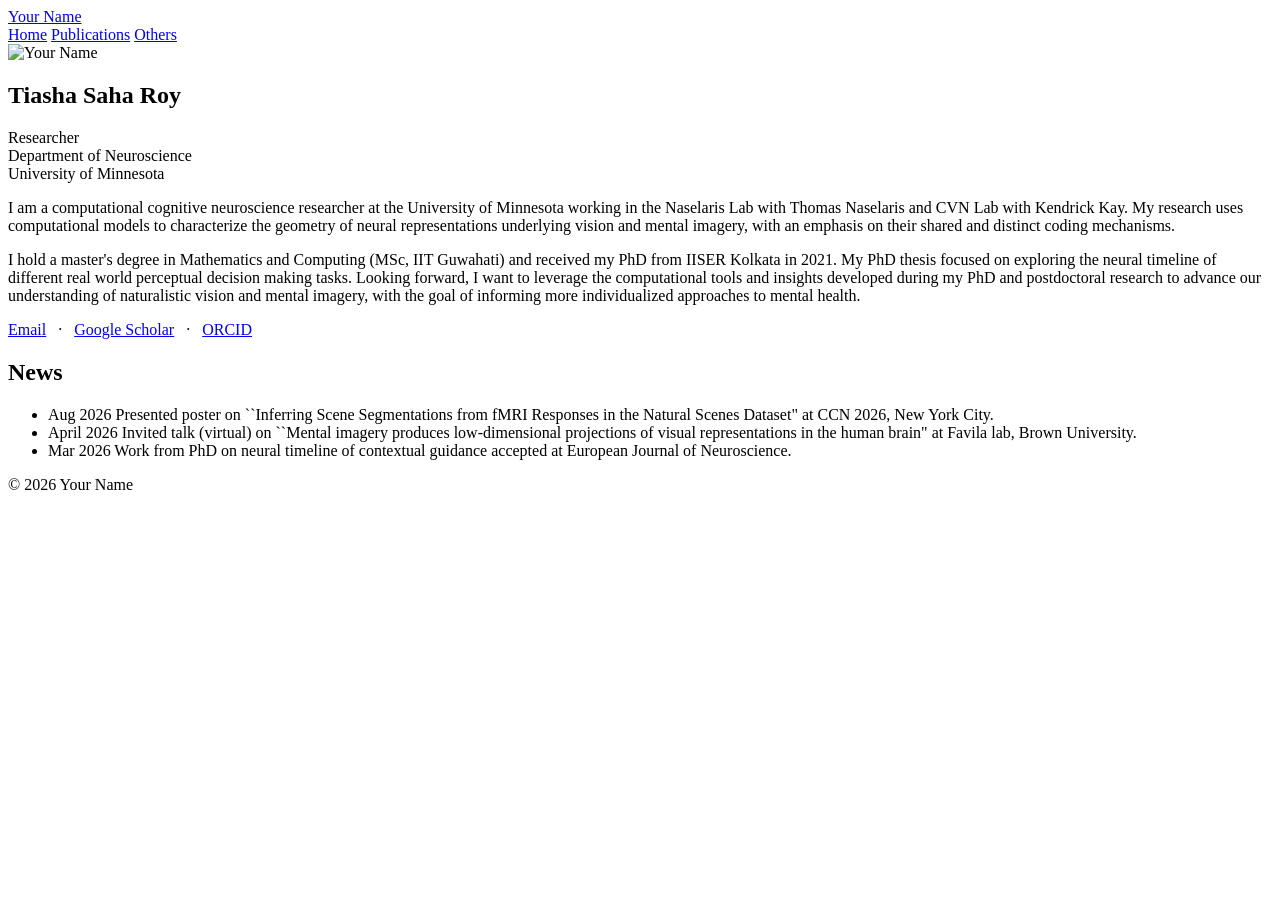
==== index.html @ 7b6d6b48 "Add initial HTML structure for personal webpage" ====
<!DOCTYPE html>
<html lang="en">

<head>
  <meta charset="UTF-8">
  <meta name="viewport" content="width=device-width, initial-scale=1.0">

  <title>Your Name</title>

  <link rel="stylesheet" href="style.css">
</head>

<body>

<header>
  <div class="container">

    <nav>

      <a class="site-name" href="index.html">
        Your Name
      </a>

      <div class="nav-links">
        <a href="index.html">Home</a>
        <a href="publications.html">Publications</a>
        <a href="others.html">Others</a>
      </div>

    </nav>

  </div>
</header>


<main class="container">

  <section class="hero">

    <img src="photo.jpg" alt="Your Name">

    <div>

      <h1>Tiasha Saha Roy</h1>

      <div class="subtitle">
        Researcher<br>
        Department of Neuroscience<br>
        University of Minnesota
      </div>

      <p>
        I am a computational cognitive neuroscience researcher at the University of Minnesota working in the Naselaris Lab with Thomas Naselaris and CVN Lab with Kendrick Kay. My research uses computational models to characterize the geometry of neural representations underlying vision and mental imagery, with an emphasis on their shared and distinct coding mechanisms. 
      </p>

      <p>
       I hold a master's degree in Mathematics and Computing (MSc, IIT Guwahati) and received my PhD from IISER Kolkata in 2021.  My PhD thesis focused on exploring the neural timeline of different real world perceptual decision making tasks. Looking forward, I want to leverage the computational tools and insights developed during my PhD and postdoctoral research to advance our understanding of naturalistic vision and mental imagery, with the goal of informing more individualized approaches to mental health.
      </p>

      <p class="links">
        <a href="mailto:tsaharoy@umn.edu">Email</a>
        &nbsp; · &nbsp;
        <a href="https://scholar.google.com/citations?user=JX2P7Z8AAAAJ&hl=en&oi=ao">Google Scholar</a>
        &nbsp; · &nbsp;
        <a href="https://orcid.org/0000-0001-9917-768X">ORCID</a>
      </p>

    </div>

  </section>


  <section>

    <h2>News</h2>

    <ul class="news-list">

      <li>
        <span class="news-date">Aug 2026</span>
        Presented poster on ``Inferring Scene Segmentations from fMRI Responses in the Natural Scenes Dataset" at CCN 2026, New York City. 
      </li>

      <li>
        <span class="news-date">April 2026</span>
         Invited talk (virtual) on ``Mental imagery produces low-dimensional projections of visual representations in the human brain" at Favila lab, Brown University. 
      </li>

      <li>
        <span class="news-date">Mar 2026</span>
        Work from PhD on neural timeline of contextual guidance accepted at European Journal of Neuroscience.
      </li>

    </ul>

  </section>

</main>


<footer>
  <div class="container">
    © 2026 Your Name
  </div>
</footer>

</body>
</html>
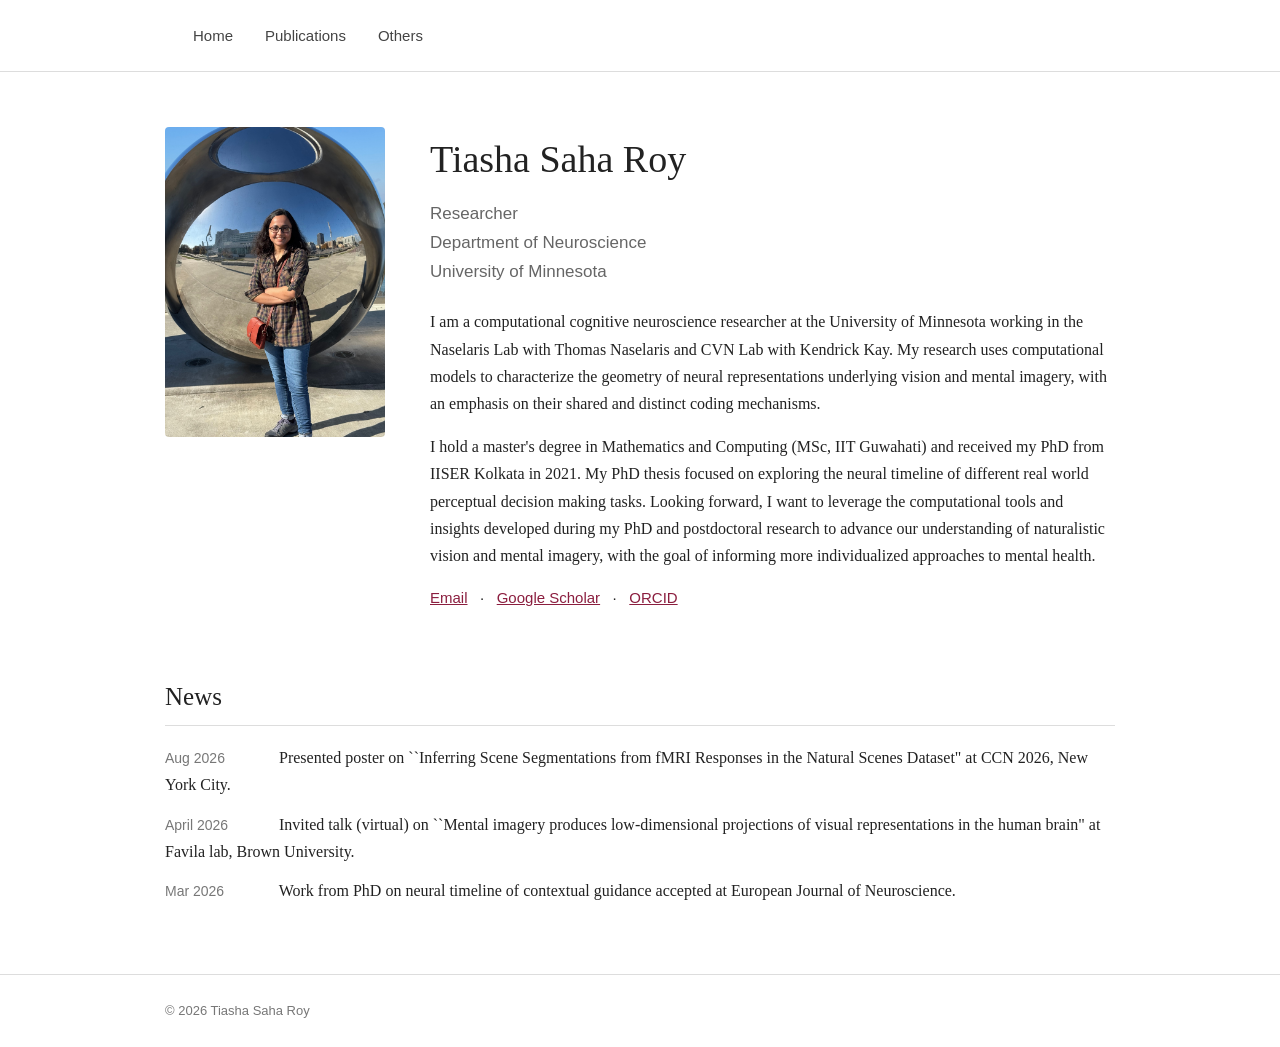
==== commit ed3ac021: "Update name and image file in index.html" ====
--- a/index.html
+++ b/index.html
@@ -17,10 +17,6 @@
 
     <nav>
 
-      <a class="site-name" href="index.html">
-        Your Name
-      </a>
-
       <div class="nav-links">
         <a href="index.html">Home</a>
         <a href="publications.html">Publications</a>
@@ -37,7 +33,7 @@
 
   <section class="hero">
 
-    <img src="photo.jpg" alt="Your Name">
+    <img src="photo.jpeg" alt="Your Name">
 
     <div>
 
@@ -100,7 +96,7 @@
 
 <footer>
   <div class="container">
-    © 2026 Your Name
+    © 2026 Tiasha Saha Roy
   </div>
 </footer>
 
--- a/style.css
+++ b/style.css
@@ -0,0 +1,150 @@
+body {
+  margin: 0;
+  font-family: Georgia, "Times New Roman", serif;
+  color: #222;
+  background: #ffffff;
+  line-height: 1.7;
+}
+
+.container {
+  max-width: 950px;
+  margin: 0 auto;
+  padding: 0 28px;
+}
+
+header {
+  border-bottom: 1px solid #ddd;
+  margin-bottom: 55px;
+}
+
+nav {
+  display: flex;
+  justify-content: space-between;
+  align-items: center;
+  padding: 22px 0;
+}
+
+.site-name {
+  font-size: 21px;
+  font-weight: bold;
+  color: #111;
+  text-decoration: none;
+}
+
+.nav-links a {
+  margin-left: 28px;
+  text-decoration: none;
+  color: #444;
+  font-family: Arial, sans-serif;
+  font-size: 15px;
+}
+
+.nav-links a:hover {
+  color: #8b1e3f;
+}
+
+.hero {
+  display: grid;
+  grid-template-columns: 220px 1fr;
+  gap: 45px;
+  align-items: start;
+}
+
+.hero img {
+  width: 220px;
+  border-radius: 4px;
+}
+
+h1 {
+  font-size: 38px;
+  margin-top: 0;
+  margin-bottom: 8px;
+  font-weight: normal;
+}
+
+.subtitle {
+  font-family: Arial, sans-serif;
+  font-size: 17px;
+  color: #666;
+  margin-bottom: 22px;
+}
+
+h2 {
+  font-size: 25px;
+  margin-top: 50px;
+  margin-bottom: 18px;
+  font-weight: normal;
+  border-bottom: 1px solid #ddd;
+  padding-bottom: 7px;
+}
+
+h3 {
+  font-size: 19px;
+  margin-bottom: 5px;
+}
+
+a {
+  color: #8b1e3f;
+}
+
+.news-list {
+  list-style: none;
+  padding-left: 0;
+}
+
+.news-list li {
+  margin-bottom: 12px;
+}
+
+.news-date {
+  display: inline-block;
+  width: 110px;
+  font-family: Arial, sans-serif;
+  font-size: 14px;
+  color: #777;
+}
+
+.publication {
+  margin-bottom: 22px;
+}
+
+.publication-title {
+  font-weight: bold;
+}
+
+.links {
+  font-family: Arial, sans-serif;
+  font-size: 15px;
+}
+
+footer {
+  margin-top: 70px;
+  padding: 25px 0;
+  border-top: 1px solid #ddd;
+  color: #777;
+  font-family: Arial, sans-serif;
+  font-size: 13px;
+}
+
+@media (max-width: 700px) {
+  .hero {
+    grid-template-columns: 1fr;
+  }
+
+  .hero img {
+    width: 180px;
+  }
+
+  nav {
+    display: block;
+  }
+
+  .nav-links {
+    margin-top: 12px;
+  }
+
+  .nav-links a {
+    margin-left: 0;
+    margin-right: 18px;
+  }
+}
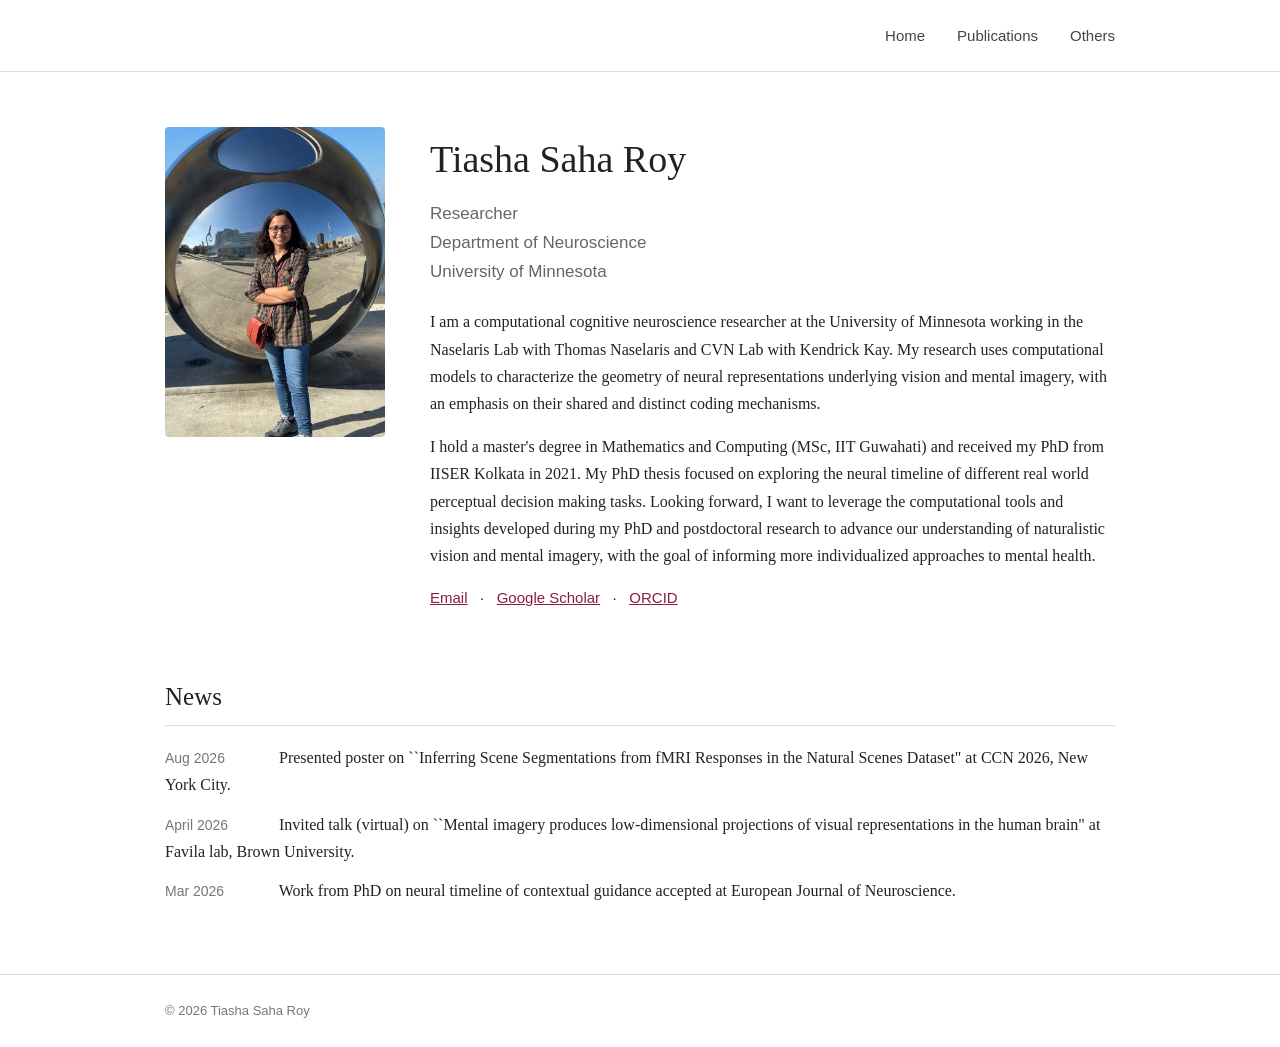
==== commit ff8cbfeb: "Update title in index.html to 'Tiasha Saha Roy'" ====
--- a/index.html
+++ b/index.html
@@ -5,7 +5,7 @@
   <meta charset="UTF-8">
   <meta name="viewport" content="width=device-width, initial-scale=1.0">
 
-  <title>Your Name</title>
+  <title>Tiasha Saha Roy</title>
 
   <link rel="stylesheet" href="style.css">
 </head>
--- a/style.css
+++ b/style.css
@@ -19,7 +19,7 @@
 
 nav {
   display: flex;
-  justify-content: space-between;
+  justify-content: flex-end;
   align-items: center;
   padding: 22px 0;
 }
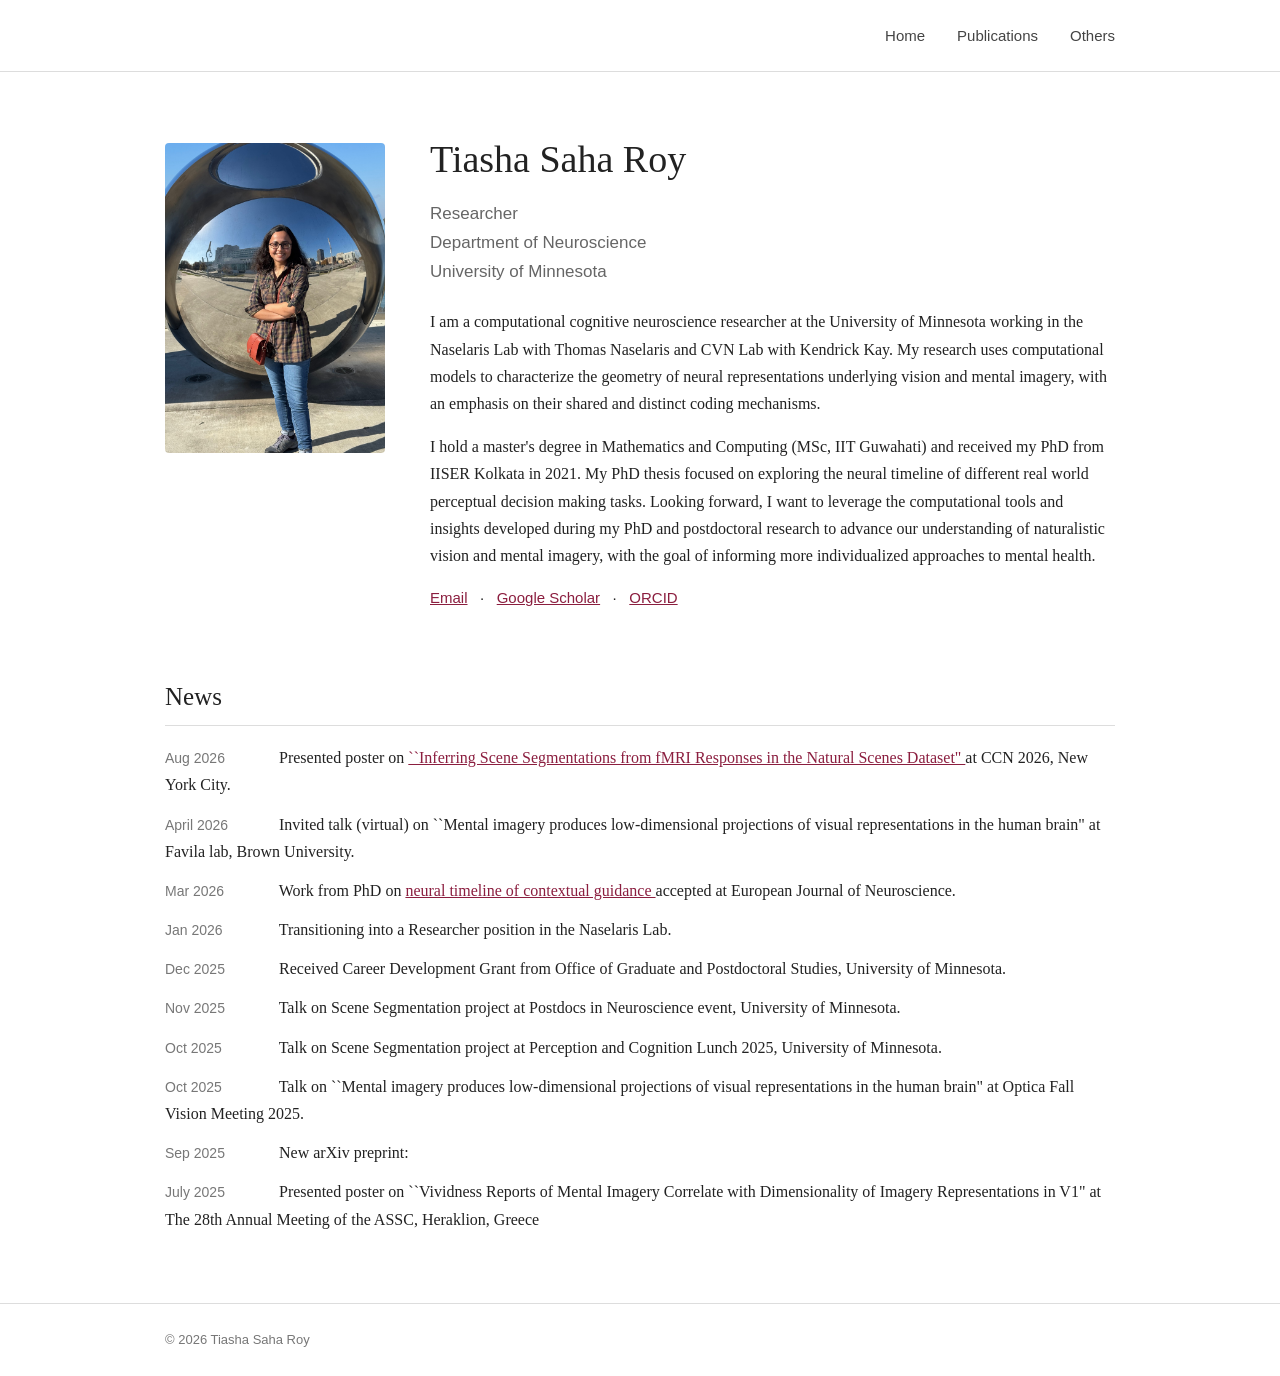
==== commit 0667b762: "Enhance news list with links and new items Updated news section with links and additional entries." ====
--- a/index.html
+++ b/index.html
@@ -74,7 +74,11 @@
 
       <li>
         <span class="news-date">Aug 2026</span>
-        Presented poster on ``Inferring Scene Segmentations from fMRI Responses in the Natural Scenes Dataset" at CCN 2026, New York City. 
+        Presented poster on 
+        <a href="https://openreview.net/forum?id=1hJzPCEaMi" target="_blank" rel="noopener noreferrer">
+            ``Inferring Scene Segmentations from fMRI Responses in the Natural Scenes Dataset"
+          </a>
+         at CCN 2026, New York City. 
       </li>
 
       <li>
@@ -83,10 +87,50 @@
       </li>
 
       <li>
-        <span class="news-date">Mar 2026</span>
-        Work from PhD on neural timeline of contextual guidance accepted at European Journal of Neuroscience.
+          <span class="news-date">Mar 2026</span>
+          Work from PhD on
+          <a href="https://onlinelibrary.wiley.com/doi/10.1111/ejn.70468" target="_blank" rel="noopener noreferrer">
+            neural timeline of contextual guidance
+          </a>
+          accepted at European Journal of Neuroscience.
       </li>
+      
+      <li>
+          <span class="news-date">Jan 2026</span>
+          Transitioning into a Researcher position in the Naselaris Lab.
+      </li> 
+      
+      <li>
+          <span class="news-date">Dec 2025</span>
+          Received Career Development Grant from Office of Graduate and Postdoctoral Studies, University of Minnesota.
+      </li> 
 
+      <li>
+          <span class="news-date">Nov 2025</span>
+          Talk on Scene Segmentation project at Postdocs in Neuroscience event, University of Minnesota.
+      </li> 
+
+      <li>
+          <span class="news-date">Oct 2025</span>
+          Talk on Scene Segmentation project at Perception and Cognition Lunch 2025, University of Minnesota.
+      </li> 
+
+      <li>
+          <span class="news-date">Oct 2025</span>
+          Talk on ``Mental imagery produces low-dimensional projections of visual representations in the human brain" at Optica Fall Vision Meeting 2025.
+      </li> 
+      
+      <li>
+         <span class="news-date">Sep 2025</span>
+          New arXiv preprint:
+          <a href="https://onlinelibrary.wiley.com/doi/10.1111/ejn.70468" target="_blank" rel="noopener noreferrer">
+          </a>
+      </li> 
+      <li>
+          <span class="news-date">July 2025</span>
+          Presented poster on ``Vividness Reports of Mental Imagery Correlate with Dimensionality of Imagery Representations in V1" at The 28th Annual Meeting of the ASSC, Heraklion, Greece
+      </li> 
+      
     </ul>
 
   </section>
--- a/style.css
+++ b/style.css
@@ -53,6 +53,7 @@
 .hero img {
   width: 220px;
   border-radius: 4px;
+  margin-top: 16px;
 }
 
 h1 {
@@ -112,6 +113,11 @@
   font-weight: bold;
 }
 
+.social-links a {
+  display: block;
+  margin-bottom: 8px;
+}
+
 .links {
   font-family: Arial, sans-serif;
   font-size: 15px;
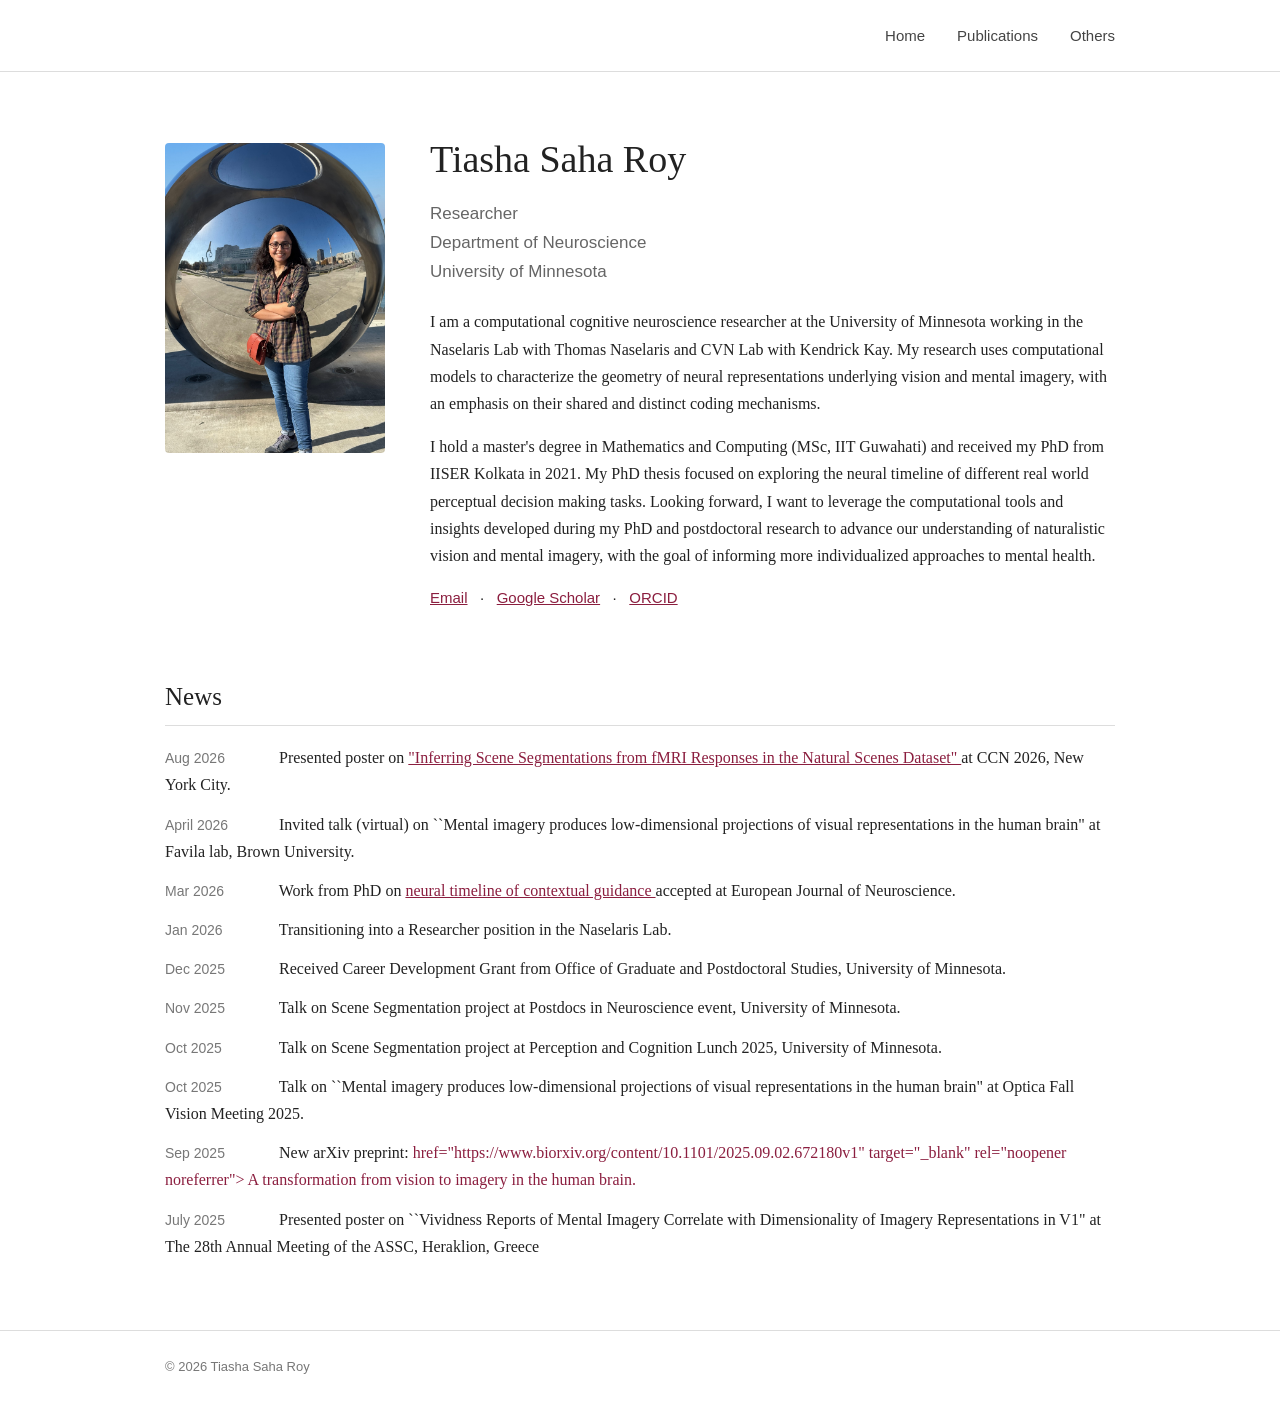
==== commit c1428ec0: "Fix HTML formatting for news items" ====
--- a/index.html
+++ b/index.html
@@ -76,7 +76,7 @@
         <span class="news-date">Aug 2026</span>
         Presented poster on 
         <a href="https://openreview.net/forum?id=1hJzPCEaMi" target="_blank" rel="noopener noreferrer">
-            ``Inferring Scene Segmentations from fMRI Responses in the Natural Scenes Dataset"
+          "Inferring Scene Segmentations from fMRI Responses in the Natural Scenes Dataset"
           </a>
          at CCN 2026, New York City. 
       </li>
@@ -123,7 +123,8 @@
       <li>
          <span class="news-date">Sep 2025</span>
           New arXiv preprint:
-          <a href="https://onlinelibrary.wiley.com/doi/10.1111/ejn.70468" target="_blank" rel="noopener noreferrer">
+          <a> href="https://www.biorxiv.org/content/10.1101/2025.09.02.672180v1" target="_blank" rel="noopener noreferrer">
+          A transformation from vision to imagery in the human brain.
           </a>
       </li> 
       <li>
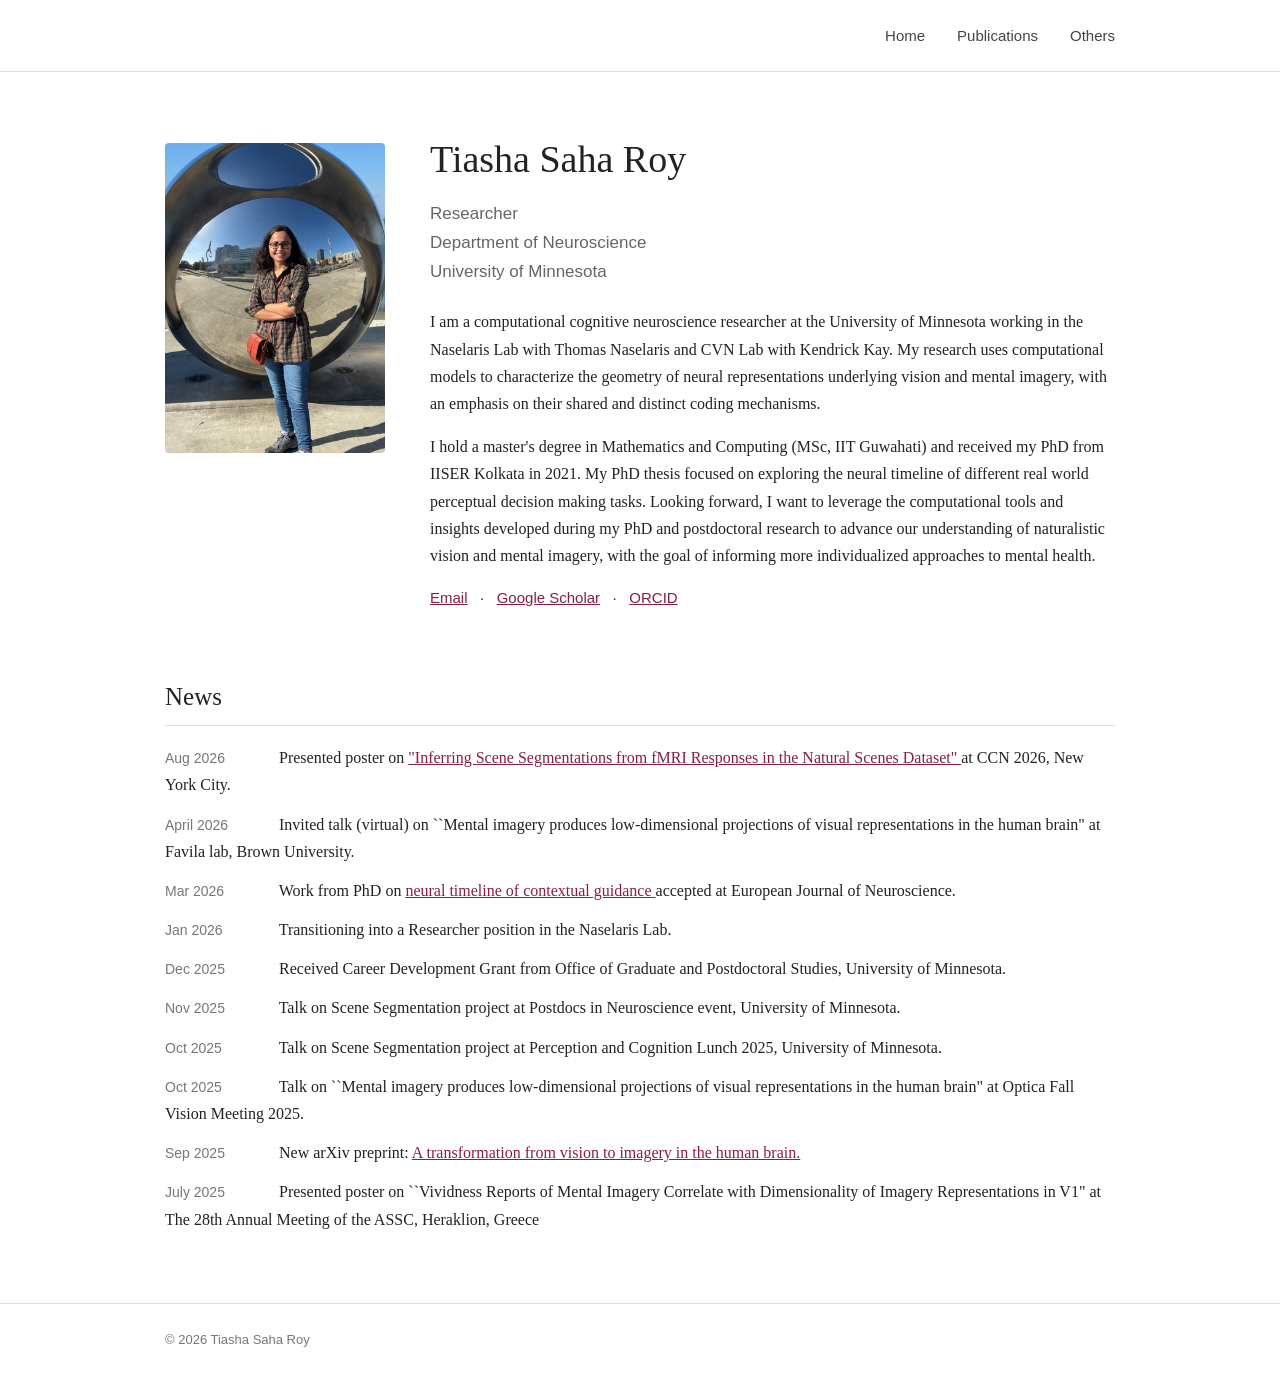
==== commit 0162bea4: "Fix HTML syntax for link in index.html" ====
--- a/index.html
+++ b/index.html
@@ -123,7 +123,7 @@
       <li>
          <span class="news-date">Sep 2025</span>
           New arXiv preprint:
-          <a> href="https://www.biorxiv.org/content/10.1101/2025.09.02.672180v1" target="_blank" rel="noopener noreferrer">
+          <a href="https://www.biorxiv.org/content/10.1101/2025.09.02.672180v1" target="_blank" rel="noopener noreferrer">
           A transformation from vision to imagery in the human brain.
           </a>
       </li> 
